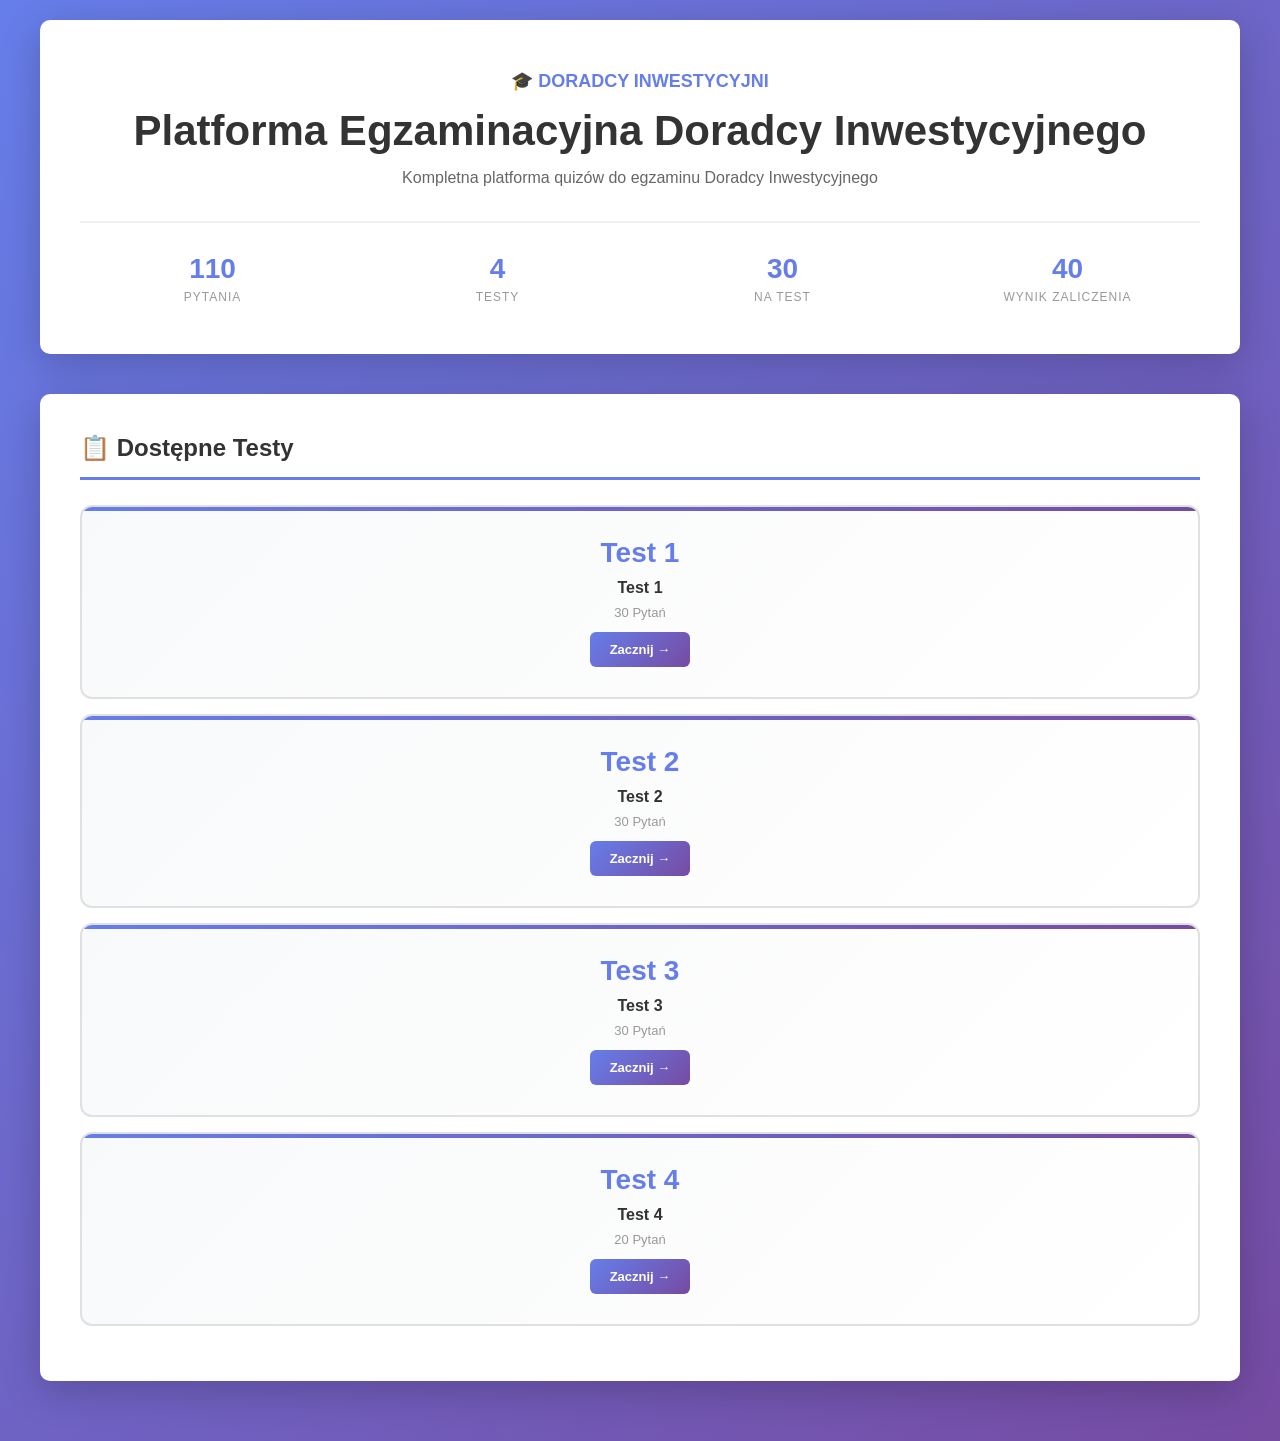
==== index.html @ bb78b897 "first commit" ====
<!DOCTYPE html>
<html lang="en">
<head>
    <meta charset="UTF-8">
    <meta name="viewport" content="width=device-width, initial-scale=1.0">
    <title>Egzamin Doradcy Inwestycyjnego</title>
    <link rel="stylesheet" href="css/style.css">
</head>
<body>
    <div class="container">
        <div class="header">
            <div class="subtitle">🎓 DORADCY INWESTYCYJNI</div>
            <h1>Platforma Egzaminacyjna Doradcy Inwestycyjnego</h1>
            <p>Kompletna platforma quizów do egzaminu Doradcy Inwestycyjnego</p>

            <div class="stats-bar">
                <div class="stat-item">
                    <div class="stat-number">110</div>
                    <div class="stat-label">Pytania</div>
                </div>
                <div class="stat-item">
                    <div class="stat-number">4</div>
                    <div class="stat-label">Testy</div>
                </div>
                <div class="stat-item">
                    <div class="stat-number">30</div>
                    <div class="stat-label">Na Test</div>
                </div>
                <div class="stat-item">
                    <div class="stat-number">40</div>
                    <div class="stat-label">Wynik Zaliczenia</div>
                </div>
            </div>
        </div>

        <div class="main-content">
            <div id="landingPage">
                <div class="section">
                    <h2>📋 Dostępne Testy</h2>
                    <div id="testsContainer"></div>
                </div>
            </div>
        </div>
    </div>

    <script>
        // Display test cards
        function displayTests() {
            const container = document.getElementById('testsContainer');
            container.innerHTML = '';

            const tests = [
                { id: 1, start: 1, count: 30 },
                { id: 2, start: 31, count: 30 },
                { id: 3, start: 61, count: 30 },
                { id: 4, start: 91, count: 20 }
            ];

            tests.forEach(test => {
                const card = document.createElement('div');
                card.className = 'test-card';
                card.innerHTML = `
                    <div class="test-number">Test ${test.id}</div>
                    <div class="test-title">Test ${test.id}</div>
                    <div class="test-info">${test.count} Pytań</div>
                    <button class="test-button" onclick="startTest(${test.id})">Zacznij →</button>
                `;
                container.appendChild(card);
            });
        }

        function startTest(testId) {
            // Redirect to quiz page for specific test
            window.location.href = `quizzes/quiz${testId}.html`;
        }

        // Initialize on page load
        window.addEventListener('DOMContentLoaded', displayTests);
    </script>
</body>
</html>
---- css/style.css ----
* {
            margin: 0;
            padding: 0;
            box-sizing: border-box;
        }

        body {
            font-family: 'Segoe UI', Tahoma, Geneva, Verdana, sans-serif;
            background: linear-gradient(135deg, #667eea 0%, #764ba2 100%);
            min-height: 100vh;
            padding: 20px;
        }

        .container {
            max-width: 1200px;
            margin: 0 auto;
        }

        .header {
            background: white;
            border-radius: 10px;
            padding: 50px 40px;
            text-align: center;
            margin-bottom: 40px;
            box-shadow: 0 10px 40px rgba(0, 0, 0, 0.2);
        }

        .header h1 {
            font-size: 42px;
            color: #333;
            margin-bottom: 10px;
        }

        .header .subtitle {
            font-size: 18px;
            color: #667eea;
            font-weight: 600;
            margin-bottom: 15px;
        }

        .header p {
            font-size: 16px;
            color: #666;
            line-height: 1.6;
            max-width: 700px;
            margin: 0 auto;
        }

        .stats-bar {
            display: grid;
            grid-template-columns: repeat(auto-fit, minmax(150px, 1fr));
            gap: 20px;
            margin-top: 30px;
            padding-top: 30px;
            border-top: 2px solid #f0f0f0;
        }

        .stat-item {
            text-align: center;
        }

        .stat-number {
            font-size: 28px;
            font-weight: bold;
            color: #667eea;
        }

        .stat-label {
            font-size: 12px;
            color: #999;
            text-transform: uppercase;
            letter-spacing: 1px;
            margin-top: 5px;
        }

        .main-content {
            display: grid;
            grid-template-columns: 1fr;
            gap: 40px;
            margin-bottom: 40px;
            align-items: start;
        }

        .section {
            background: white;
            border-radius: 10px;
            padding: 40px;
            box-shadow: 0 10px 40px rgba(0, 0, 0, 0.2);
        }

        .section h2 {
            font-size: 24px;
            color: #333;
            margin-bottom: 25px;
            padding-bottom: 15px;
            border-bottom: 3px solid #667eea;
        }

        /* Landing Page Styles */
        .test-card {
            background: linear-gradient(135deg, #f8f9fa 0%, #ffffff 100%);
            border: 2px solid #e0e0e0;
            border-radius: 12px;
            padding: 30px;
            cursor: pointer;
            transition: all 0.3s ease;
            text-align: center;
            position: relative;
            overflow: hidden;
            margin-bottom: 15px;
        }

        .test-card::before {
            content: '';
            position: absolute;
            top: 0;
            left: 0;
            right: 0;
            height: 4px;
            background: linear-gradient(90deg, #667eea 0%, #764ba2 100%);
        }

        .test-card:hover {
            border-color: #667eea;
            transform: translateY(-5px);
            box-shadow: 0 15px 40px rgba(102, 126, 234, 0.2);
        }

        .test-number {
            font-size: 28px;
            font-weight: bold;
            color: #667eea;
            margin-bottom: 10px;
        }

        .test-title {
            font-size: 16px;
            font-weight: 600;
            color: #333;
            margin-bottom: 8px;
        }

        .test-info {
            font-size: 13px;
            color: #999;
            margin-bottom: 12px;
        }

        .test-button {
            display: inline-block;
            padding: 10px 20px;
            background: linear-gradient(135deg, #667eea 0%, #764ba2 100%);
            color: white;
            border: none;
            border-radius: 6px;
            font-size: 13px;
            font-weight: 600;
            cursor: pointer;
            transition: all 0.3s ease;
        }

        .test-button:hover {
            transform: scale(1.05);
            box-shadow: 0 5px 15px rgba(102, 126, 234, 0.4);
        }


        /* Quiz Styles */
        .quiz-screen {
            display: none;
        }

        .progress-bar {
            background: #e0e0e0;
            height: 8px;
            border-radius: 4px;
            margin-bottom: 30px;
            overflow: hidden;
        }

        .progress-fill {
            height: 100%;
            background: linear-gradient(90deg, #667eea 0%, #764ba2 100%);
            transition: width 0.3s ease;
        }

        .question-counter {
            font-size: 14px;
            color: #666;
            margin-bottom: 20px;
            font-weight: 500;
        }

        .question-text {
            font-size: 18px;
            color: #333;
            line-height: 1.6;
            margin-bottom: 25px;
            padding-bottom: 15px;
            border-bottom: 2px solid #f0f0f0;
        }

        .options {
            display: grid;
            gap: 12px;
            margin-bottom: 30px;
        }

        .option {
            display: flex;
            align-items: flex-start;
            padding: 15px;
            border: 2px solid #e0e0e0;
            border-radius: 6px;
            cursor: pointer;
            transition: all 0.3s ease;
            background: #fff;
        }

        .option:hover:not(.answered) {
            border-color: #667eea;
            background: #f8f9ff;
        }

        .option input[type="radio"] {
            margin-right: 12px;
            margin-top: 3px;
            cursor: pointer;
            accent-color: #667eea;
        }

        .option label {
            cursor: pointer;
            flex: 1;
            font-size: 15px;
            color: #333;
            line-height: 1.4;
        }

        .option.answered {
            cursor: not-allowed;
        }

        .option.correct {
            background: #d4edda;
            border-color: #28a745;
        }

        .option.correct .feedback {
            color: #28a745;
            font-weight: bold;
        }

        .option.incorrect {
            background: #f8d7da;
            border-color: #dc3545;
        }

        .option.incorrect .feedback {
            color: #dc3545;
            font-weight: bold;
        }

        .feedback {
            margin-left: 8px;
            font-size: 14px;
        }

        .buttons {
            display: flex;
            gap: 15px;
            margin-top: 30px;
            justify-content: center;
            flex-wrap: wrap;
        }

        button {
            padding: 12px 30px;
            font-size: 15px;
            border: none;
            border-radius: 6px;
            cursor: pointer;
            transition: all 0.3s ease;
            font-weight: 600;
        }

        .btn-primary {
            background: linear-gradient(135deg, #667eea 0%, #764ba2 100%);
            color: white;
        }

        .btn-primary:hover:not(:disabled) {
            transform: translateY(-2px);
            box-shadow: 0 5px 20px rgba(102, 126, 234, 0.4);
        }

        .btn-primary:disabled {
            opacity: 0.5;
            cursor: not-allowed;
        }

        .btn-secondary {
            background: #6c757d;
            color: white;
        }

        .btn-secondary:hover {
            background: #5a6268;
            transform: translateY(-2px);
        }

        /* Results Styles */
        .results-screen {
            display: none;
        }

        .result-card {
            background: linear-gradient(135deg, #667eea 0%, #764ba2 100%);
            color: white;
            padding: 40px;
            border-radius: 8px;
            text-align: center;
            margin-bottom: 30px;
        }

        .result-status {
            font-size: 48px;
            font-weight: bold;
            margin-bottom: 15px;
        }

        .result-status.pass {
            color: #90EE90;
        }

        .result-status.fail {
            color: #FFB6C6;
        }

        .score-display {
            font-size: 36px;
            font-weight: bold;
            margin: 20px 0;
        }

        .results-grid {
            display: grid;
            grid-template-columns: repeat(auto-fit, minmax(200px, 1fr));
            gap: 20px;
            margin-bottom: 30px;
        }

        .result-item {
            background: #f8f9fa;
            padding: 25px;
            border-radius: 8px;
            text-align: center;
            border-left: 4px solid #667eea;
        }

        .result-item h3 {
            font-size: 14px;
            color: #666;
            margin-bottom: 10px;
            text-transform: uppercase;
        }

        .result-item .value {
            font-size: 32px;
            font-weight: bold;
            color: #667eea;
        }

        .result-breakdown {
            background: #f8f9fa;
            padding: 25px;
            border-radius: 8px;
            margin-bottom: 30px;
        }

        .breakdown-item {
            display: flex;
            justify-content: space-between;
            padding: 12px 0;
            border-bottom: 1px solid #e0e0e0;
            font-size: 15px;
        }

        .breakdown-item:last-child {
            border-bottom: none;
        }

        .breakdown-label {
            color: #666;
            font-weight: 500;
        }

        .breakdown-value.correct {
            color: #28a745;
        }

        .breakdown-value.incorrect {
            color: #dc3545;
        }

        .message {
            padding: 15px;
            border-radius: 6px;
            margin: 15px 0;
            font-size: 14px;
        }

        .message.success {
            background: #d4edda;
            color: #155724;
        }

        .hidden {
            display: none !important;
        }

        @media (max-width: 768px) {
            .main-content {
                grid-template-columns: 1fr;
            }

            .custom-section {
                grid-template-columns: 1fr;
            }

            .header h1 {
                font-size: 28px;
            }

            .buttons {
                flex-direction: column;
            }

            button {
                width: 100%;
            }
        }
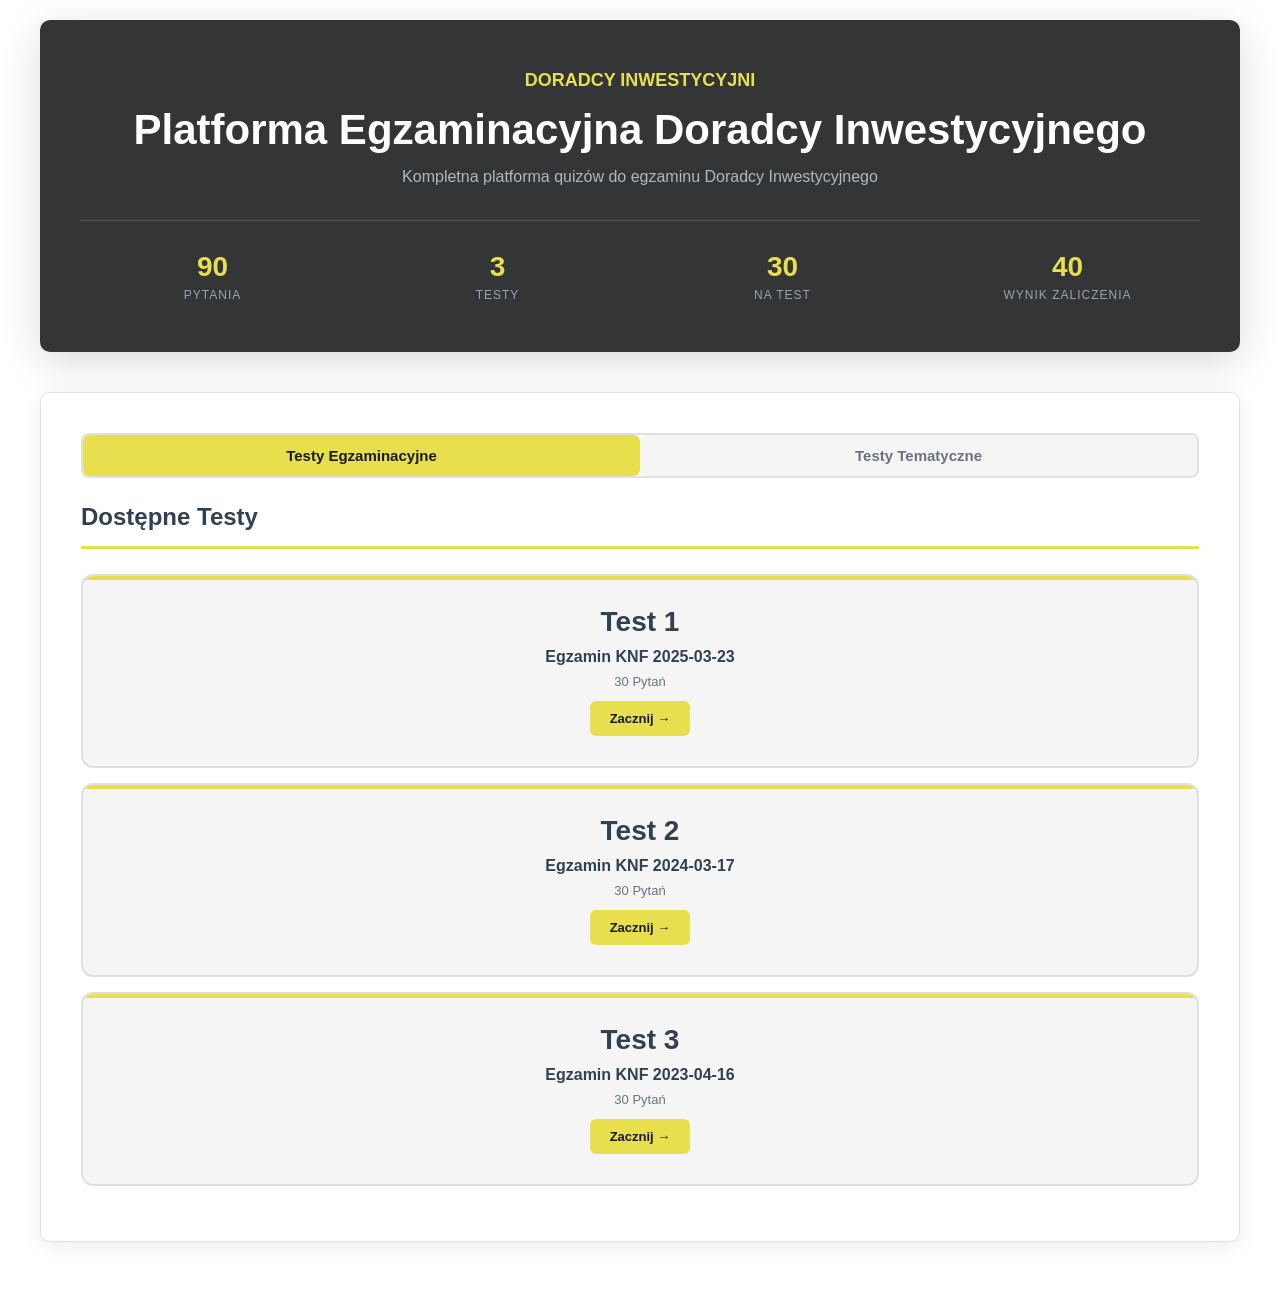
==== commit b8a25a48: "presentation" ====
--- a/index.html
+++ b/index.html
@@ -1,5 +1,5 @@
 <!DOCTYPE html>
-<html lang="en">
+<html lang="pl">
 <head>
     <meta charset="UTF-8">
     <meta name="viewport" content="width=device-width, initial-scale=1.0">
@@ -9,17 +9,17 @@
 <body>
     <div class="container">
         <div class="header">
-            <div class="subtitle">🎓 DORADCY INWESTYCYJNI</div>
+            <div class="subtitle">DORADCY INWESTYCYJNI</div>
             <h1>Platforma Egzaminacyjna Doradcy Inwestycyjnego</h1>
             <p>Kompletna platforma quizów do egzaminu Doradcy Inwestycyjnego</p>
 
             <div class="stats-bar">
                 <div class="stat-item">
-                    <div class="stat-number">110</div>
+                    <div class="stat-number">90</div>
                     <div class="stat-label">Pytania</div>
                 </div>
                 <div class="stat-item">
-                    <div class="stat-number">4</div>
+                    <div class="stat-number">3</div>
                     <div class="stat-label">Testy</div>
                 </div>
                 <div class="stat-item">
@@ -34,26 +34,43 @@
         </div>
 
         <div class="main-content">
-            <div id="landingPage">
-                <div class="section">
-                    <h2>📋 Dostępne Testy</h2>
+            <div class="section">
+                <div class="tab-toggle">
+                    <button type="button" class="tab-btn active" id="tabExams" onclick="switchTab('exams')">Testy Egzaminacyjne</button>
+                    <button type="button" class="tab-btn" id="tabTopics" onclick="switchTab('topics')">Testy Tematyczne</button>
+                </div>
+
+                <div id="examsView">
+                    <h2>Dostępne Testy</h2>
                     <div id="testsContainer"></div>
+                </div>
+
+                <div id="topicsView" style="display:none;">
+                    <h2>Testy wg Tematów</h2>
+                    <div id="topicsContainer"></div>
                 </div>
             </div>
         </div>
     </div>
 
+    <script src="data/topic-map.js"></script>
     <script>
-        // Display test cards
+        function switchTab(tab) {
+            document.getElementById('examsView').style.display  = tab === 'exams'  ? 'block' : 'none';
+            document.getElementById('topicsView').style.display = tab === 'topics' ? 'block' : 'none';
+            document.getElementById('tabExams').classList.toggle('active', tab === 'exams');
+            document.getElementById('tabTopics').classList.toggle('active', tab === 'topics');
+            document.body.classList.toggle('theme-topics', tab === 'topics');
+        }
+
         function displayTests() {
             const container = document.getElementById('testsContainer');
             container.innerHTML = '';
 
             const tests = [
-                { id: 1, start: 1, count: 30 },
-                { id: 2, start: 31, count: 30 },
-                { id: 3, start: 61, count: 30 },
-                { id: 4, start: 91, count: 20 }
+                { id: 1, count: 30, date: '2025-03-23' },
+                { id: 2, count: 30, date: '2024-03-17' },
+                { id: 3, count: 30, date: '2023-04-16' }
             ];
 
             tests.forEach(test => {
@@ -61,21 +78,44 @@
                 card.className = 'test-card';
                 card.innerHTML = `
                     <div class="test-number">Test ${test.id}</div>
-                    <div class="test-title">Test ${test.id}</div>
+                    <div class="test-title">Egzamin KNF ${test.date}</div>
                     <div class="test-info">${test.count} Pytań</div>
-                    <button class="test-button" onclick="startTest(${test.id})">Zacznij →</button>
+                    <button class="test-button" onclick="startTest(${test.id})">Zacznij &rarr;</button>
                 `;
                 container.appendChild(card);
             });
         }
 
+        function displayTopics() {
+            const container = document.getElementById('topicsContainer');
+            container.innerHTML = '';
+
+            for (const [key, label] of Object.entries(TOPICS)) {
+                const count = TOPIC_QUESTIONS[key].length;
+                const card = document.createElement('div');
+                card.className = 'test-card';
+                card.innerHTML = `
+                    <div class="test-number">${count}</div>
+                    <div class="test-title">${label}</div>
+                    <div class="test-info">${count} Pytań</div>
+                    <button class="test-button" onclick="startTopic('${key}')">Zacznij &rarr;</button>
+                `;
+                container.appendChild(card);
+            }
+        }
+
         function startTest(testId) {
-            // Redirect to quiz page for specific test
             window.location.href = `quizzes/quiz${testId}.html`;
         }
 
-        // Initialize on page load
-        window.addEventListener('DOMContentLoaded', displayTests);
+        function startTopic(topicKey) {
+            window.location.href = `quizzes/quiz-topic.html?topic=${topicKey}`;
+        }
+
+        window.addEventListener('DOMContentLoaded', () => {
+            displayTests();
+            displayTopics();
+        });
     </script>
 </body>
 </html>
--- a/css/style.css
+++ b/css/style.css
@@ -1,14 +1,54 @@
+        /* ===== COLOUR VARIABLES ===== */
+        :root {
+            --accent:      #E7DF4E;   /* Lemon Yellow  – buttons, highlights */
+            --primary:     #324151;   /* Slate Gray    – text, logo, headings */
+            --bg:          #FFFFFF;   /* Pure White    – main background */
+            --banner:      #333537;   /* Charcoal Gray – lower banners, cards */
+            --btn-text:    #1A1A1A;   /* Off-Black     – text on yellow buttons */
+            --border:      #e0e0e0;
+            --muted:       #6b7280;
+            --surface:     #f5f5f5;
+        }
+
+        /* ===== TOPIC THEME (Teal) ===== */
+        .theme-topics {
+            --accent:      #2DD4BF;
+            --primary:     #1E3A4F;
+            --banner:      #1E2D3D;
+            --btn-text:    #FFFFFF;
+            --accent-hover: #22b8a5;
+            --accent-shadow: rgba(45, 212, 191, 0.3);
+            --accent-glow:   rgba(45, 212, 191, 0.5);
+            --accent-bg:     #e6faf7;
+            --explanation-bg: #e6faf7;
+            --explanation-border: #2DD4BF;
+            --explanation-label: #0d7d6c;
+        }
+
+        :root {
+            --accent-hover: #d4cc3a;
+            --accent-shadow: rgba(231, 223, 78, 0.3);
+            --accent-glow:   rgba(231, 223, 78, 0.5);
+            --accent-bg:     #fdfce9;
+            --explanation-bg: #fff8dc;
+            --explanation-border: #e7df4e;
+            --explanation-label: #8a7a00;
+        }
+
+        /* ===== RESET ===== */
         * {
             margin: 0;
             padding: 0;
             box-sizing: border-box;
         }
 
+        /* ===== BASE ===== */
         body {
             font-family: 'Segoe UI', Tahoma, Geneva, Verdana, sans-serif;
-            background: linear-gradient(135deg, #667eea 0%, #764ba2 100%);
+            background: var(--bg);
             min-height: 100vh;
             padding: 20px;
+            color: var(--primary);
         }
 
         .container {
@@ -16,31 +56,32 @@
             margin: 0 auto;
         }
 
+        /* ===== HEADER ===== */
         .header {
-            background: white;
+            background: var(--banner);
             border-radius: 10px;
             padding: 50px 40px;
             text-align: center;
             margin-bottom: 40px;
-            box-shadow: 0 10px 40px rgba(0, 0, 0, 0.2);
+            box-shadow: 0 10px 40px rgba(0, 0, 0, 0.15);
         }
 
         .header h1 {
             font-size: 42px;
-            color: #333;
+            color: var(--bg);
             margin-bottom: 10px;
         }
 
         .header .subtitle {
             font-size: 18px;
-            color: #667eea;
+            color: var(--accent);
             font-weight: 600;
             margin-bottom: 15px;
         }
 
         .header p {
             font-size: 16px;
-            color: #666;
+            color: #b0b8c1;
             line-height: 1.6;
             max-width: 700px;
             margin: 0 auto;
@@ -52,7 +93,7 @@
             gap: 20px;
             margin-top: 30px;
             padding-top: 30px;
-            border-top: 2px solid #f0f0f0;
+            border-top: 1px solid rgba(255, 255, 255, 0.15);
         }
 
         .stat-item {
@@ -62,17 +103,18 @@
         .stat-number {
             font-size: 28px;
             font-weight: bold;
-            color: #667eea;
+            color: var(--accent);
         }
 
         .stat-label {
             font-size: 12px;
-            color: #999;
+            color: #9ca3af;
             text-transform: uppercase;
             letter-spacing: 1px;
             margin-top: 5px;
         }
 
+        /* ===== LAYOUT ===== */
         .main-content {
             display: grid;
             grid-template-columns: 1fr;
@@ -81,25 +123,59 @@
             align-items: start;
         }
 
+        /* ===== SECTION CARD ===== */
         .section {
-            background: white;
+            background: var(--bg);
             border-radius: 10px;
             padding: 40px;
-            box-shadow: 0 10px 40px rgba(0, 0, 0, 0.2);
+            box-shadow: 0 4px 20px rgba(0, 0, 0, 0.08);
+            border: 1px solid var(--border);
         }
 
         .section h2 {
             font-size: 24px;
-            color: #333;
+            color: var(--primary);
             margin-bottom: 25px;
             padding-bottom: 15px;
-            border-bottom: 3px solid #667eea;
-        }
-
-        /* Landing Page Styles */
+            border-bottom: 3px solid var(--accent);
+        }
+
+        /* ===== TAB TOGGLE ===== */
+        .tab-toggle {
+            display: flex;
+            gap: 0;
+            margin-bottom: 25px;
+            border-radius: 8px;
+            overflow: hidden;
+            border: 2px solid var(--border);
+        }
+
+        .tab-btn {
+            flex: 1;
+            padding: 12px 20px;
+            font-size: 15px;
+            font-weight: 700;
+            border: none;
+            background: var(--surface);
+            color: var(--muted);
+            cursor: pointer;
+            transition: all 0.2s ease;
+        }
+
+        .tab-btn.active {
+            background: var(--accent);
+            color: var(--btn-text);
+        }
+
+        .tab-btn:hover:not(.active) {
+            background: var(--border);
+            color: var(--primary);
+        }
+
+        /* ===== TEST CARDS ===== */
         .test-card {
-            background: linear-gradient(135deg, #f8f9fa 0%, #ffffff 100%);
-            border: 2px solid #e0e0e0;
+            background: var(--surface);
+            border: 2px solid var(--border);
             border-radius: 12px;
             padding: 30px;
             cursor: pointer;
@@ -117,61 +193,61 @@
             left: 0;
             right: 0;
             height: 4px;
-            background: linear-gradient(90deg, #667eea 0%, #764ba2 100%);
+            background: var(--accent);
         }
 
         .test-card:hover {
-            border-color: #667eea;
+            border-color: var(--accent);
             transform: translateY(-5px);
-            box-shadow: 0 15px 40px rgba(102, 126, 234, 0.2);
+            box-shadow: 0 15px 40px var(--accent-shadow);
         }
 
         .test-number {
             font-size: 28px;
             font-weight: bold;
-            color: #667eea;
+            color: var(--primary);
             margin-bottom: 10px;
         }
 
         .test-title {
             font-size: 16px;
             font-weight: 600;
-            color: #333;
+            color: var(--primary);
             margin-bottom: 8px;
         }
 
         .test-info {
             font-size: 13px;
-            color: #999;
+            color: var(--muted);
             margin-bottom: 12px;
         }
 
         .test-button {
             display: inline-block;
             padding: 10px 20px;
-            background: linear-gradient(135deg, #667eea 0%, #764ba2 100%);
-            color: white;
+            background: var(--accent);
+            color: var(--btn-text);
             border: none;
             border-radius: 6px;
             font-size: 13px;
-            font-weight: 600;
+            font-weight: 700;
             cursor: pointer;
             transition: all 0.3s ease;
         }
 
         .test-button:hover {
             transform: scale(1.05);
-            box-shadow: 0 5px 15px rgba(102, 126, 234, 0.4);
-        }
-
-
-        /* Quiz Styles */
+            box-shadow: 0 5px 15px var(--accent-glow);
+            background: var(--accent-hover);
+        }
+
+        /* ===== QUIZ SCREEN ===== */
         .quiz-screen {
             display: none;
         }
 
         .progress-bar {
-            background: #e0e0e0;
+            background: var(--border);
             height: 8px;
             border-radius: 4px;
             margin-bottom: 30px;
@@ -180,26 +256,27 @@
 
         .progress-fill {
             height: 100%;
-            background: linear-gradient(90deg, #667eea 0%, #764ba2 100%);
+            background: var(--accent);
             transition: width 0.3s ease;
         }
 
         .question-counter {
             font-size: 14px;
-            color: #666;
+            color: var(--muted);
             margin-bottom: 20px;
-            font-weight: 500;
+            font-weight: 600;
         }
 
         .question-text {
             font-size: 18px;
-            color: #333;
+            color: var(--primary);
             line-height: 1.6;
             margin-bottom: 25px;
             padding-bottom: 15px;
-            border-bottom: 2px solid #f0f0f0;
-        }
-
+            border-bottom: 2px solid var(--border);
+        }
+
+        /* ===== ANSWER OPTIONS ===== */
         .options {
             display: grid;
             gap: 12px;
@@ -210,30 +287,38 @@
             display: flex;
             align-items: flex-start;
             padding: 15px;
-            border: 2px solid #e0e0e0;
+            border: 2px solid var(--border);
             border-radius: 6px;
             cursor: pointer;
             transition: all 0.3s ease;
-            background: #fff;
+            background: var(--bg);
         }
 
         .option:hover:not(.answered) {
-            border-color: #667eea;
-            background: #f8f9ff;
-        }
-
-        .option input[type="radio"] {
+            border-color: var(--accent);
+            background: var(--accent-bg);
+        }
+
+        .option-marker {
             margin-right: 12px;
-            margin-top: 3px;
-            cursor: pointer;
-            accent-color: #667eea;
-        }
-
-        .option label {
-            cursor: pointer;
+            margin-top: 2px;
+            font-size: 16px;
+            flex-shrink: 0;
+            color: var(--muted);
+        }
+
+        .option.correct .option-marker {
+            color: #28a745;
+        }
+
+        .option.incorrect .option-marker {
+            color: #dc3545;
+        }
+
+        .option-text {
             flex: 1;
             font-size: 15px;
-            color: #333;
+            color: var(--primary);
             line-height: 1.4;
         }
 
@@ -266,6 +351,27 @@
             font-size: 14px;
         }
 
+        /* ===== EXPLANATION BOX ===== */
+        .explanation-box {
+            background: var(--explanation-bg);
+            border: 1px solid var(--explanation-border);
+            border-left: 4px solid var(--accent);
+            border-radius: 6px;
+            padding: 14px 16px;
+            margin-top: 10px;
+            font-size: 14px;
+            color: var(--primary);
+            line-height: 1.6;
+        }
+
+        .explanation-box .exp-label {
+            color: var(--explanation-label);
+            display: block;
+            margin-bottom: 4px;
+            font-weight: bold;
+        }
+
+        /* ===== BUTTONS ===== */
         .buttons {
             display: flex;
             gap: 15px;
@@ -281,46 +387,49 @@
             border-radius: 6px;
             cursor: pointer;
             transition: all 0.3s ease;
-            font-weight: 600;
+            font-weight: 700;
         }
 
         .btn-primary {
-            background: linear-gradient(135deg, #667eea 0%, #764ba2 100%);
-            color: white;
+            background: var(--accent);
+            color: var(--btn-text);
         }
 
         .btn-primary:hover:not(:disabled) {
+            background: #d4cc3a;
             transform: translateY(-2px);
-            box-shadow: 0 5px 20px rgba(102, 126, 234, 0.4);
+            box-shadow: 0 5px 20px var(--accent-glow);
         }
 
         .btn-primary:disabled {
-            opacity: 0.5;
+            opacity: 0.4;
             cursor: not-allowed;
         }
 
         .btn-secondary {
-            background: #6c757d;
-            color: white;
+            background: var(--banner);
+            color: var(--bg);
         }
 
         .btn-secondary:hover {
-            background: #5a6268;
+            background: #444749;
             transform: translateY(-2px);
-        }
-
-        /* Results Styles */
+            box-shadow: 0 5px 20px rgba(51, 53, 55, 0.3);
+        }
+
+        /* ===== RESULTS ===== */
         .results-screen {
             display: none;
         }
 
         .result-card {
-            background: linear-gradient(135deg, #667eea 0%, #764ba2 100%);
-            color: white;
+            background: var(--banner);
+            color: var(--bg);
             padding: 40px;
             border-radius: 8px;
             text-align: center;
             margin-bottom: 30px;
+            border-top: 5px solid var(--accent);
         }
 
         .result-status {
@@ -330,17 +439,18 @@
         }
 
         .result-status.pass {
-            color: #90EE90;
+            color: var(--accent);
         }
 
         .result-status.fail {
-            color: #FFB6C6;
+            color: #ff6b6b;
         }
 
         .score-display {
             font-size: 36px;
             font-weight: bold;
             margin: 20px 0;
+            color: var(--bg);
         }
 
         .results-grid {
@@ -351,38 +461,40 @@
         }
 
         .result-item {
-            background: #f8f9fa;
+            background: var(--surface);
             padding: 25px;
             border-radius: 8px;
             text-align: center;
-            border-left: 4px solid #667eea;
+            border-left: 4px solid var(--accent);
         }
 
         .result-item h3 {
             font-size: 14px;
-            color: #666;
+            color: var(--muted);
             margin-bottom: 10px;
             text-transform: uppercase;
+            letter-spacing: 0.5px;
         }
 
         .result-item .value {
             font-size: 32px;
             font-weight: bold;
-            color: #667eea;
+            color: var(--primary);
         }
 
         .result-breakdown {
-            background: #f8f9fa;
+            background: var(--surface);
             padding: 25px;
             border-radius: 8px;
             margin-bottom: 30px;
+            border: 1px solid var(--border);
         }
 
         .breakdown-item {
             display: flex;
             justify-content: space-between;
             padding: 12px 0;
-            border-bottom: 1px solid #e0e0e0;
+            border-bottom: 1px solid var(--border);
             font-size: 15px;
         }
 
@@ -391,18 +503,21 @@
         }
 
         .breakdown-label {
-            color: #666;
+            color: var(--primary);
             font-weight: 500;
         }
 
         .breakdown-value.correct {
             color: #28a745;
+            font-weight: 700;
         }
 
         .breakdown-value.incorrect {
             color: #dc3545;
-        }
-
+            font-weight: 700;
+        }
+
+        /* ===== MISC ===== */
         .message {
             padding: 15px;
             border-radius: 6px;
@@ -419,17 +534,22 @@
             display: none !important;
         }
 
+        /* ===== RESPONSIVE ===== */
         @media (max-width: 768px) {
             .main-content {
                 grid-template-columns: 1fr;
             }
 
-            .custom-section {
-                grid-template-columns: 1fr;
+            .header {
+                padding: 30px 20px;
             }
 
             .header h1 {
-                font-size: 28px;
+                font-size: 26px;
+            }
+
+            .section {
+                padding: 25px 20px;
             }
 
             .buttons {
@@ -439,4 +559,12 @@
             button {
                 width: 100%;
             }
-        }
+
+            .result-status {
+                font-size: 34px;
+            }
+
+            .score-display {
+                font-size: 26px;
+            }
+        }
